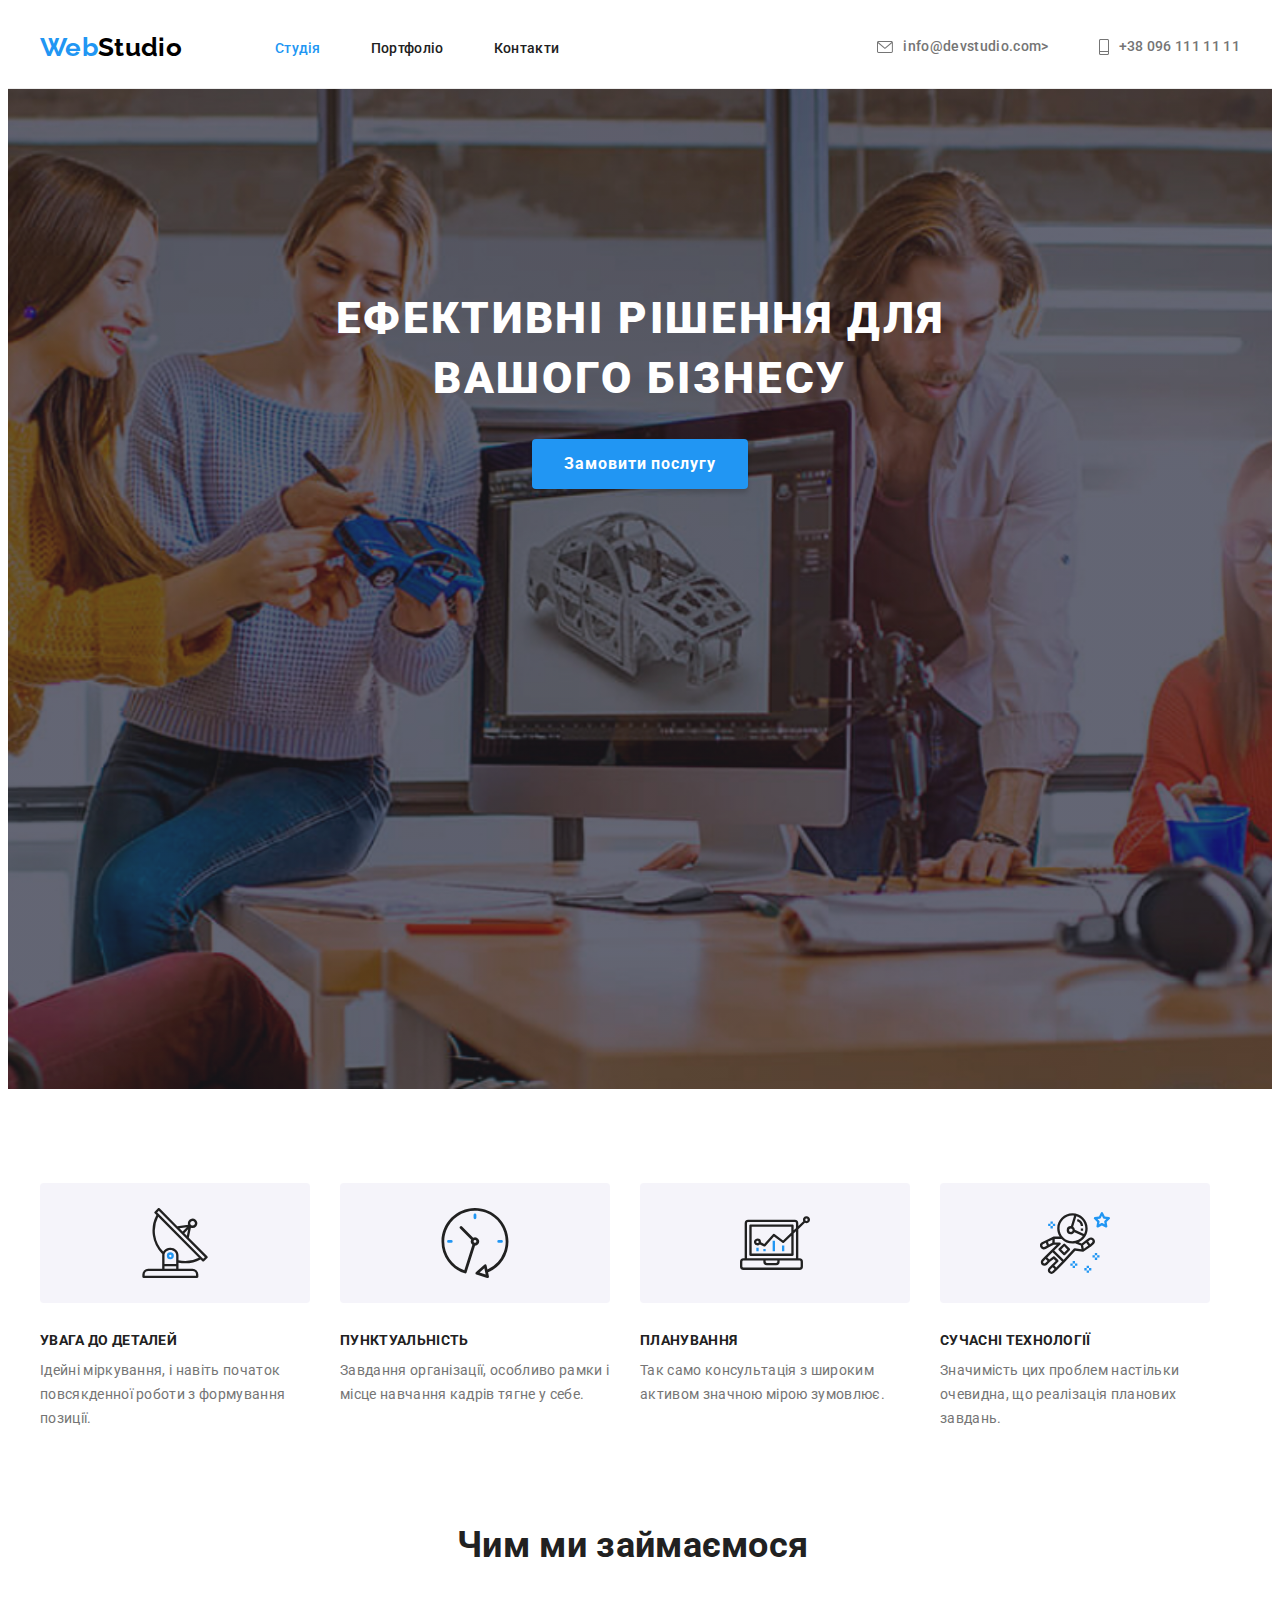
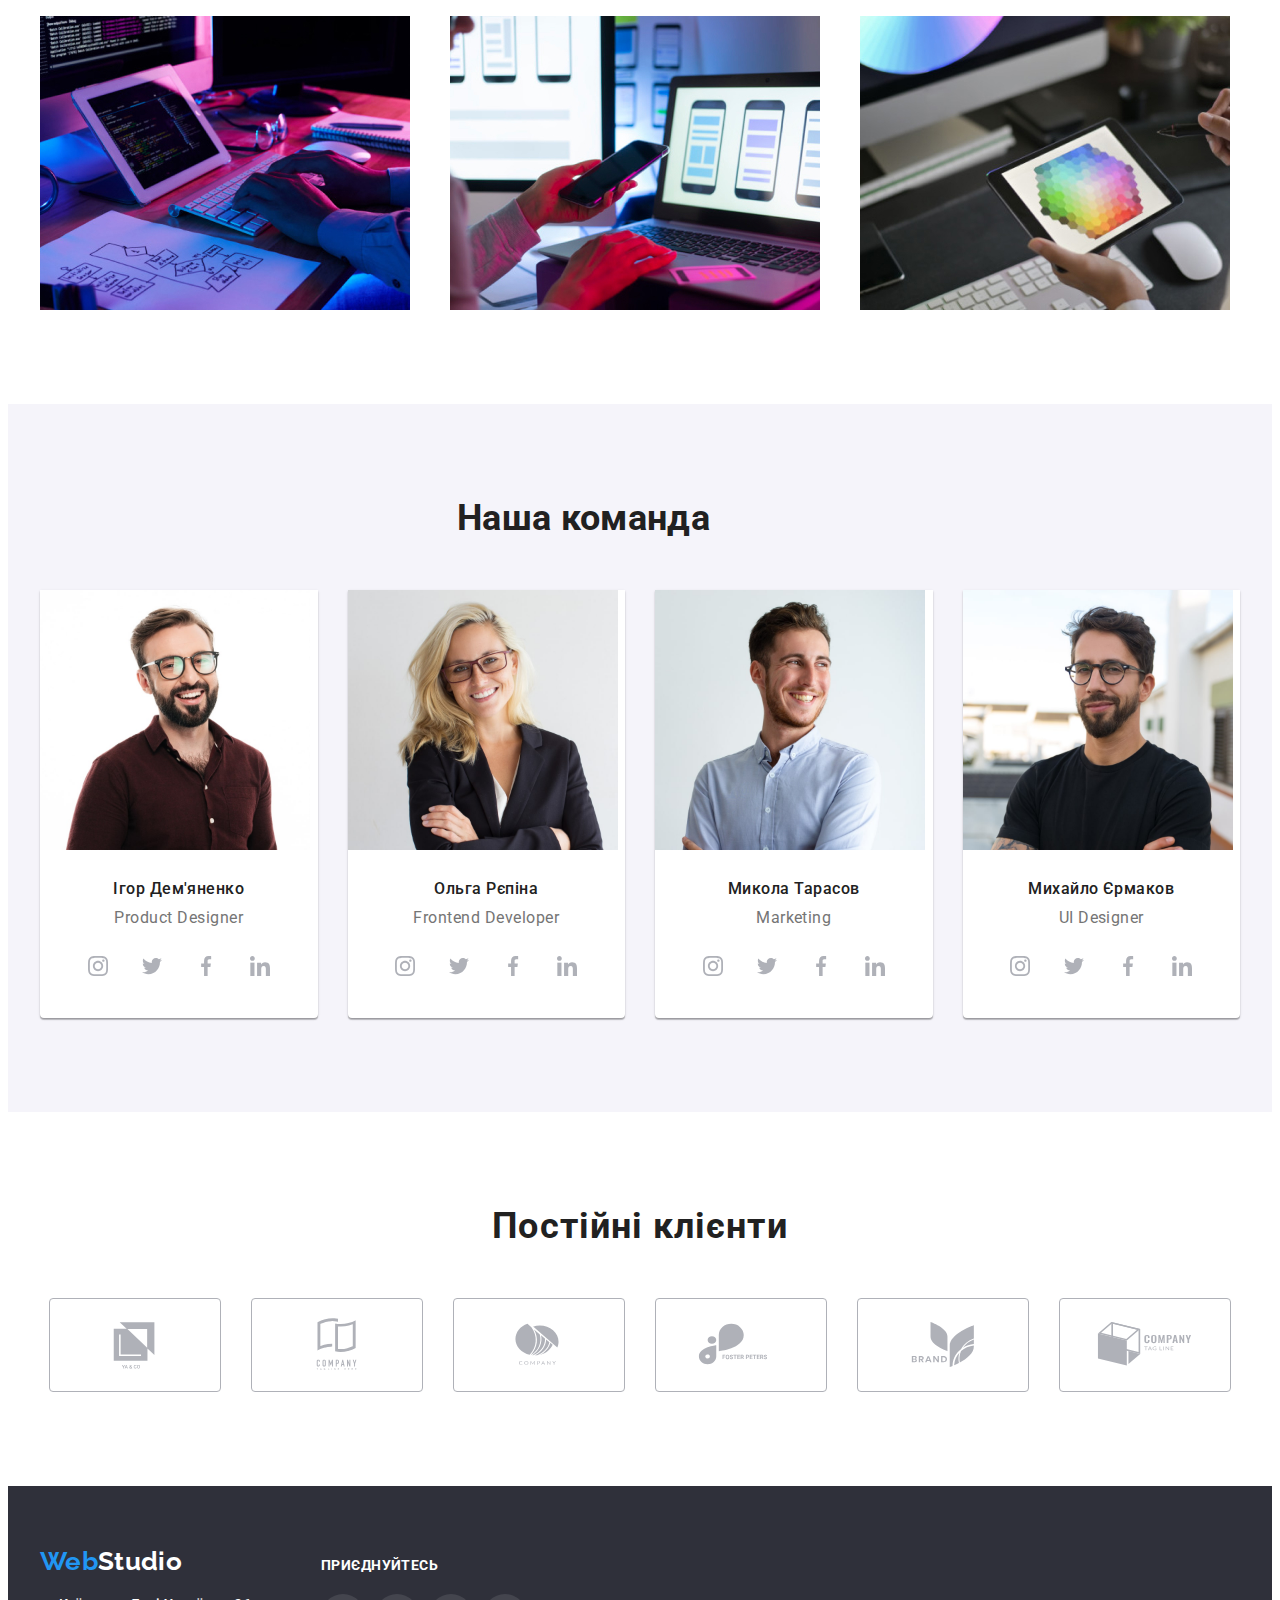
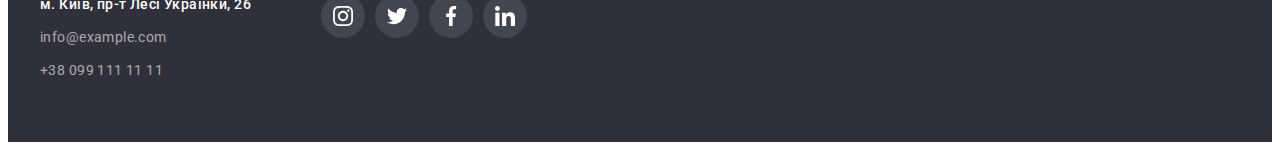
==== index.html @ c6772ca4 "update" ====
<!DOCTYPE html>
<html lang="en">
<head>
    <meta charset="UTF-8">
    <meta http-equiv="X-UA-Compatible" content="IE=edge">
    <meta name="viewport" content="width=device-width, initial-scale=1.0">
    <title>Document</title>
    <link rel="stylesheet" href="https://cdnjs.cloudflare.com/ajax/libs/modern-normalize/1.1.0/modern-normalize.min.css"
        integrity="sha512-wpPYUAdjBVSE4KJnH1VR1HeZfpl1ub8YT/NKx4PuQ5NmX2tKuGu6U/JRp5y+Y8XG2tV+wKQpNHVUX03MfMFn9Q=="
        crossorigin="anonymous" referrerpolicy="no-referrer" />
    <link rel="stylesheet" href="./css/style.css">
    <link rel="preconnect" href="https://fonts.googleapis.com">
    <link rel="preconnect" href="https://fonts.gstatic.com" crossorigin>
    <link href="https://fonts.googleapis.com/css2?family=Raleway:wght@700&family=Roboto:wght@400;500;700;900&display=swap"
        rel="stylesheet">
</head>
<body>
    <header class="header">
        <div class="container header-container"> 
<nav class="header-nav">
    <a href="" class="logo">Web<span class="header-logo">Studio</span> </a>

    <ul class="site-nav">
        <li class="header-item"><a href="./index.html" class="link current">Студія</a></li>
        <li class="header-item"><a href="./portfolio.html" class="link">Портфоліо</a></li>
        <li class="header-item"><a href="" class="link">Контакти</a></li>

    </ul>
</nav>
     <ul class="auth-nav">
       <li><a href="mailto:info@devstudio.com" class="auth-link">
        <svg class="auth-nav-icon" width="16" height="12">
            <use href="./img/symbol-defs.svg#icon-envelope"></use>
        </svg>
        info@devstudio.com>
        
       </a></li>
       <li><a href="tel:+380961111111" class="auth-link auth-tel">
        <svg class="auth-nav-icon" width="10" height="16">
            <use href="./img/symbol-defs.svg#icon-vector"></use>
        </svg>
        +38 096 111 11 11</a></li>

     </ul>
        </div>
       
    </header >
    <main>
        <section class="hero section">
            <div class="container">
                <h1 class="hero-title">ЕФЕКТИВНІ РІШЕННЯ ДЛЯ ВАШОГО БІЗНЕСУ</h1>
                <button type="button" class="hero-btn">Замовити послугу</button>


            </div>
           
        </section>
        
            
           
       
        <section class="advantages section">
            <div class="container">
                <ul class="advantages-list">
                    <li class="advantages-item icon-antenna">
                        <h3 class="advantages-title">УВАГА ДО ДЕТАЛЕЙ</h3>
                        <p class="advantages-text">Ідейні міркування, і навіть початок повсякденної роботи з формування позиції.</p>
                    </li>
                    <li class="advantages-item icon-clock">
                        <h3 class="advantages-title">ПУНКТУАЛЬНІСТЬ</h3>
                        <p class="advantages-text">Завдання організації, особливо рамки і місце навчання кадрів тягне у себе.</p>
                    </li>
                    <li class="advantages-item icon-diagram">
                        <h3 class="advantages-title">ПЛАНУВАННЯ</h3>
                        <p class="advantages-text">Так само консультація з широким активом значною мірою зумовлює.</p>
                    </li>
                    <li class="advantages-item icon-astronaut">
                        <h3 class="advantages-title">СУЧАСНІ ТЕХНОЛОГІЇ</h3>
                        <p class="advantages-text">Значимість цих проблем настільки очевидна, що реалізація планових завдань.</p>
                    </li>
                
                </ul>

            </div>
    


        </section>
        <section class="activity section">
        <div class="container">
            <h2 class="title">Чим ми займаємося</h2>
            <ul class="activity-list">
                <li class="activity-item"><img src="./img/img.jpg" alt="програміст за своїм робочим столом" width="370" height="294"></li>
                <li class="activity-item"><img src="./img/img2.jpg" alt="разробка мобільного додатку" width="370" height="294"></li>
                <li class="activity-item"><img src="./img/img3.jpg" alt="палітра на планшеті" width="370" height="294"></li>
            </ul>

        </div>
           
        </section>
        <section class="team section">
            <div class="container">
                <h2 class="title">Наша команда</h2>
                <ul class="team-list">
                    <li class="team-item">
                    
                        <img src="./img/people-img-1.jpg" alt="фотографія Ігоря Дем'яненко" width="270" height="260">
                        <div class="team-title-text">
                            <h3 class="team-title">Ігор Дем'яненко</h3>
                            <p class="team-text">Product Designer</p>
                            <ul class="team-soc list">
                                <li class="team-soc-item">
                                    <a href="" class="team-soc-link">
                                        <svg class="team-soc-icon" width="20" height="20">
                                            <use href="./img/symbol-defs.svg#icon-instagram"></use>
                                        </svg>
                        
                                    </a>
                                </li>
                                <li class="team-soc-item">
                                    <a href="" class="team-soc-link">
                                       
                                            <svg class="team-soc-icon"  width="20" height="20">
                                                <use href="./img/symbol-defs.svg#icon-twitter"></use>
                                            </svg>
                                        
                                        </a>
                                   
                                </li>
                                <li class="team-soc-item">
                                    <a href="" class="team-soc-link">
                                        <svg class="team-soc-icon"  width="20" height="20">
                                            <use href="./img/symbol-defs.svg#icon-facebook"></use>
                                        </svg>
                                    </a>
                                </li>
                                <li class="team-soc-item">
                                    <a href="" class="team-soc-link">
                                        <svg class="team-soc-icon"  width="20" height="20">
                                            <use href="./img/symbol-defs.svg#icon-linkedin"></use>
                                        </svg>
                                    </a>
                                </li>

                            </ul>

                        </div>
                       
                    </li>
                    <li class="team-item">
                        <img src="./img/people-img-2.jpg" alt="фотографія Ольги Рєпіної" width="270" height="260">
                        <div class="team-title-text">
                        <h3 class="team-title">Ольга Рєпіна</h3>
                        <p class="team-text">Frontend Developer</p>
                        <ul class="team-soc list">
                            <li class="team-soc-item">
                                <a href="" class="team-soc-link">
                                    <svg class="team-soc-icon"  width="20" height="20">
                                        <use href="./img/symbol-defs.svg#icon-instagram"></use>
                                    </svg>
                        
                                </a>
                            </li>
                            <li class="team-soc-item">
                                <a href="" class="team-soc-link">
                        
                                    <svg class="team-soc-icon"  width="20" height="20">
                                        <use href="./img/symbol-defs.svg#icon-twitter"></use>
                                    </svg>
                        
                                </a>
                                
                            </li>
                            <li class="team-soc-item">
                                <a href="" class="team-soc-link">
                                    <svg class="team-soc-icon"  width="20" height="20">
                                        <use href="./img/symbol-defs.svg#icon-facebook"></use>
                                    </svg>
                                </a>
                            </li>
                            <li class="team-soc-item">
                                <a href="" class="team-soc-link">
                                    <svg class="team-soc-icon"  width="20" height="20">
                                        <use href="./img/symbol-defs.svg#icon-linkedin"></use>
                                    </svg>
                                </a>
                            </li>
                        
                        </ul>
                        </div>
                        
                    </li>
                    <li class="team-item">
                        <img src="./img/people-img-3.jpg" alt="фотографія Миколи Тарасова" width="270" height="260">
                        <div class="team-title-text">
                        <h3 class="team-title">Микола Тарасов</h3>
                        <p class="team-text">Marketing</p>
                        <ul class="team-soc list">
                            <li class="team-soc-item">
                                <a href="" class="team-soc-link">
                                    <svg class="team-soc-icon"  width="20" height="20">
                                        <use href="./img/symbol-defs.svg#icon-instagram"></use>
                                    </svg>
                        
                                </a>
                            </li>
                            <li class="team-soc-item">
                                <a href="" class="team-soc-link">
                        
                                    <svg class="team-soc-icon"  width="20" height="20">
                                        <use href="./img/symbol-defs.svg#icon-twitter"></use>
                                    </svg>
                        
                                </a>
                                
                            </li>
                            <li class="team-soc-item">
                                <a href="" class="team-soc-link">
                                    <svg class="team-soc-icon"  width="20" height="20">
                                        <use href="./img/symbol-defs.svg#icon-facebook"></use>
                                    </svg>
                                </a>
                            </li>
                            <li class="team-soc-item">
                                <a href="" class="team-soc-link">
                                    <svg class="team-soc-icon"  width="20" height="20">
                                        <use href="./img/symbol-defs.svg#icon-linkedin"></use>
                                    </svg>
                                </a>
                            </li>
                        
                        </ul>
                        </div>
                        
                    </li>
                    <li class="team-item">
                        <img src="./img/people-img-4.jpg" alt="фотографія Михайла Єрмакова" width="270" height="260">
                        <div class="team-title-text">
                        <h3 class="team-title">Михайло Єрмаков</h3>
                        <p class="team-text">UI Designer</p>
                        <ul class="team-soc list">
                            <li class="team-soc-item">
                                <a href="" class="team-soc-link">
                                    <svg class="team-soc-icon"  width="20" height="20">
                                        <use href="./img/symbol-defs.svg#icon-instagram"></use>
                                    </svg>
                        
                                </a>
                            </li>
                            <li class="team-soc-item">
                                <a href="" class="team-soc-link">
                        
                                    <svg class="team-soc-icon"  width="20" height="20">
                                        <use href="./img/symbol-defs.svg#icon-twitter"></use>
                                    </svg>
                        
                                </a>
                                
                            </li>
                            <li class="team-soc-item">
                                <a href="" class="team-soc-link">
                                    <svg class="team-soc-icon"  width="20" height="20">
                                        <use href="./img/symbol-defs.svg#icon-facebook"></use>
                                    </svg>
                                </a>
                            </li>
                            <li class="team-soc-item">
                                <a href="" class="team-soc-link">
                                    <svg class="team-soc-icon"  width="20" height="20">
                                        <use href="./img/symbol-defs.svg#icon-linkedin"></use>
                                    </svg>
                                </a>
                            </li>
                        
                        </ul>
                        </div>
                       
                    </li>
                </ul>

            </div>
            
        
        </section>
        <section class="section customers">
            <div class="container">
                <h2 class="customers-title">Постійні клієнти</h2>
              
                    <ul class="customers-list">
                        <li class="customers-item"><a href="" class="customers-link">
                                <svg class="customers-icon" width="106" height="60">
                                    <use href="./img/symbol-defs.svg#icon-client1"></use>
                                </svg>
                
                            </a></li>
                        <li class="customers-item"><a href="" class="customers-link">
                                <svg class="customers-icon" width="106" height="60">
                                    <use href="./img/symbol-defs.svg#icon-client2"></use>
                                </svg>
                
                            </a></li>
                        <li class="customers-item"><a href="" class="customers-link">
                                <svg class="customers-icon" width="106" height="60">
                                    <use href="./img/symbol-defs.svg#icon-client3"></use>
                                </svg>
                            </a></li>
                        <li class="customers-item"><a href="" class="customers-link">
                                <svg class="customers-icon" width="106" height="60">
                                    <use href="./img/symbol-defs.svg#icon-client4"></use>
                                </svg>
                            </a></li>
                        <li class="customers-item"><a href="" class="customers-link">
                                <svg class="customers-icon" width="106" height="60">
                                    <use href="./img/symbol-defs.svg#icon-client5"></use>
                                </svg>
                            </a></li>
                        <li class="customers-item"><a href="" class="customers-link">
                                <svg class="customers-icon" width="106" height="60">
                                    <use href="./img/symbol-defs.svg#icon-client6"></use>
                                </svg>
                            </a></li>
                    </ul>
                
                
               


            </div>
           
        </section>
    </main>
    <footer class="footer">
       
        <div class="container footer-container">
            <div class="footer-address">
                <a href="" class="logo logo-footer">Web<span class="footer-logo">Studio</span> </a>
                <address class="footer-adrs">
                    <ul>
                        <li class="footer-item"><a href="https://goo.gl/maps/gUoSjLZ9ERS9RMpM6" target="blank"
                                rel="noopener noreferrer nofollow" class="address link">м. Київ, пр-т Лесі Українки, 26</a></li>
                        <li class="footer-item"><a href="mailto:info@example.com" class="link-footer">info@example.com</a></li>
                        <li class="footer-item"><a href="tel:+380991111111" class="link-footer">+38 099 111 11 11</a></li>
                
                    </ul>
                </address>

            </div>
          
            <div class="footer-social">
            
                <p class="footer-title">
                    ПРИЄДНУЙТЕСЬ
            
                </p>
            
                <ul class="footer-soc list">
                    <li class="footer-soc-item">
                        <a href="" class="footer-soc-link">
                            <svg class="footer-soc-icon"  width="20" height="20">
                                <use href="./img/symbol-defs.svg#icon-instagram"></use>
                            </svg>
            
                        </a>
                    </li>
                    <li class="footer-soc-item">
                        <a href="" class="footer-soc-link">
                            <svg class="footer-soc-icon" width="20" height="20">
                                <use href="./img/symbol-defs.svg#icon-twitter"></use>
                            </svg>
            
                        </a>
                    </li>
                    <li class="footer-soc-item">
                        <a href="" class="footer-soc-link">
                            <svg class="footer-soc-icon"  width="20" height="20">
                                <use href="./img/symbol-defs.svg#icon-facebook"></use>
                            </svg>
            
                        </a>
                    </li>
                    <li class="footer-soc-item">
                        <a href="" class="footer-soc-link">
                            <svg class="footer-soc-icon"  width="20" height="20">
                                <use href="./img/symbol-defs.svg#icon-linkedin"></use>
                            </svg>
            
                        </a>
                    </li>
            
                </ul>
            </div>

        </div>
        
       
       
           
      
    
    </footer>
    
    
    
    
    </body>
    
    </html>
---- css/style.css ----
:root{
        --primary-text-color: #757575;
        --title-color: #212121;
        --accent-color: #2196F3;
        --bg-white-color: #F5F5F5;
        --primary-white-color: #FFFFFF;
        --hero-footer-bg-color: #2F303A;
        --team-bg-color: #F5F4FA;
        --button-bg-color: #188CE8;
        --footer-mail-tel-color: rgba(255, 255, 255, 0.6);
        --bg-bt-portfolio: #F5F4FA;
        --border-bottom-color: #ECECEC;
        --team-icon: #AFB1B8;


}
p, h1, h2, h3, h4, h5, h6{
        margin: 0;
}
ul, ol{
        margin: 0;
        padding-left: 0;
}


li {
        list-style: none;
}

body {
        background-color: var(--primary-white-color);
        font-family: Roboto, sans-serif;
        letter-spacing: 0.02em;

        
}

a{
        text-decoration: none;
}

img{
        display: block;
        max-width: 100%;
        height: auto;
}
/* стилі для index.html */

.section{
        padding-top: 94px;
        padding-bottom: 94px;
}


.container{
width: 1200px;
margin-left: auto;
margin-right: auto;
padding-left: 15px;
padding-right: 15px;
}

/* ------------HEADER----------- */

.header{
        padding-top: 24px;
        padding-bottom: 25px;
        border-bottom: 1px solid var(--border-bottom-color);
        
 
}
.header-container{
        display: flex;
        align-items: center;
       
}
.header-nav{
        display: flex;
        align-items: center;
}
.site-nav{
        display: flex;
}
.auth-nav{
        display: flex;
        margin-left: auto;
        align-items: center;
        
}
.auth-tel{
        margin-left: 50px;
}
.header-item:not(:last-child) {
        margin-right: 50px;
}
.logo{
        margin-right: 93px;
}



/* logo */


.logo {
        font-weight: 700;
        font-size: 26px;
        line-height: 1.19;
       
        
      
        color: var(--accent-color);
        font-family: Raleway, cursive;
}

.header-logo {
        color: #000000;
        font-family: Raleway, cursive;
        
}


/* site nav */


.link 
{
        font-weight: 500;
        font-size: 14px;
        line-height: 1.14;
        color: var(--title-color);
        display: inline-block;
        background-color: transparent;
        
      
}
.current {
        color: var(--accent-color);
}


/* auth nav */
.auth-link{
        font-weight: 500;
        font-size: 14px;
        line-height: 1.14;
        color: var(--primary-text-color);
        display: flex;
        align-items: center;
        justify-content: center;
        
        
} 



.auth-link:hover, .auth-link:focus{
        color: var(--accent-color);
}

.auth-nav-icon{
        display: flex;
        align-items: center;
        margin-right: 10px;
        fill: currentColor;
}
.link:hover, .link:focus{
        color: var(--accent-color);
}




/* hero */
.hero{
        background-color: var(--hero-footer-bg-color);
        text-align: center;

        padding-top: 200px;
        padding-bottom: 200px;
        margin-right: auto;
        margin-left: auto;
        
        height: 600px;
        

}
.hero{
        max-width: 1600px;
        background-image: linear-gradient(
                rgba(47, 48, 58, 0.4),
                rgba(47, 48, 58, 0.4)
                ),
        url(../img/hero-bg.jpg);
        background-repeat: no-repeat;
        background-position: center;
        background-size: cover;
}



.hero-title{
        max-width: 696px;
        font-weight: 900;
        font-size: 44px;
        line-height: 1.36;
       
        letter-spacing: 0.06em;
        margin-bottom: 30px;
        margin-right: auto;
        margin-left: auto;

        
       
        color: var(--primary-white-color);
}

.hero-btn{
       
        color: var(--primary-white-color);
        background-color: var(--accent-color);
        cursor: pointer;
        font-family: 'Roboto';
        font-weight: 700;
        font-size: 16px;
        line-height: 1.87;
        letter-spacing: 0.06em;
        border: 1px solid transparent;
        border-radius: 4px;
        box-shadow: 0px 4px 4px rgba(0, 0, 0, 0.15);
        
        padding: 10px 32px;
        display: inline-block;
        min-width: 200px;
        border: none;

}
        

.hero-btn:hover, .hero-btn:focus{
        background-color: var(--button-bg-color);
}




/* advantages */


.advantages-list{
        display: flex;
}

.advantages-item:not(:last-child){
        margin-right: 30px;

}



.advantages .activity{
        background-color: var(--bg-white-color);

}
.advantages-title{
        font-weight: 700;
        font-size: 14px;
        line-height: 1.14;
      
        color: var(--title-color);
        margin-bottom: 10px;
}
.advantages-text{
       
        font-size: 14px;
        line-height: 1.71;
        color: var(--primary-text-color);
        max-width: 270px;
        
}
.advantages-item::before{
        content: "";
        display: block;
        height: 120px;
        background-size: contain;
        margin-bottom: 30px;
       
        background: var(--team-bg-color);
        border-radius: 4px;
        
}
.icon-antenna::before{
        background-image: url(../img/antenna.svg);
        background-repeat: no-repeat;
        background-position: center;
}
.icon-clock::before{
        background-image: url(../img/clock.svg);
        background-repeat: no-repeat;
        background-position: center;
}
.icon-diagram::before{
        background-image: url(../img/diagram.svg);
        background-repeat: no-repeat;
        background-position: center;
}
.icon-astronaut::before{
        background-image: url(../img/astronaut.svg);
        background-repeat: no-repeat;
        background-position: center;

}
/* title */


.activity-list{
        display: flex;
        column-gap: 30px;
        
}
.activity-item{
        width: calc((100% - 60px) / 3);
}
.activity{
        padding-top: 0;
}
.title{
        font-weight: 700;
        font-size: 36px;
        line-height: 1.16;
        color: var(--title-color);
        max-width: 366px;
        margin-right: auto;
        margin-left: auto;
        margin-bottom: 50px;
}

/* team */
.team{
        background-color: var(--team-bg-color);
        
}
.team-title{
        font-weight: 500;
        font-size: 16px;
        line-height: 1.18;
        text-align: center;
        letter-spacing: 0.03em;
        color: var(--title-color);
        min-width: 264px;
        margin-right: 0;
        
        
   
        
        
}
        
.team-list{
        display: flex;
        column-gap: 30px;
}
.team-item{
        background-color: #FFFFFF;
        box-shadow: 0px 1px 3px rgba(0, 0, 0, 0.12), 0px 1px 1px rgba(0, 0, 0, 0.14), 0px 2px 1px rgba(0, 0, 0, 0.2);
        border-radius: 0px 0px 4px 4px;
        width: calc((100% - 90px) / 4);

       
}

.team-text{
        
        font-size: 16px;
        line-height: 1.18;
        text-align: center;
        letter-spacing: 0.03em;
        color: var(--primary-text-color);
        margin-top: 10px;
        margin-bottom: 16px;
       
       
}
.team-title-text{
        padding-top: 30px;
        padding-bottom: 30px;
        
}
.team-soc{
        display: flex;
        justify-content: center;
        gap: 10px;
        
}


.team-soc-link{
        width: 44px;
        height: 44px;
        border-radius: 50%;
        background-color: var(--primary-white-color);

        display: flex;
        align-items: center;
        justify-content: center;
        


}
.team-soc-link:hover, .team-soc-link:focus{
        background-color: var(--accent-color);

}
.team-soc-link:hover .team-soc-icon, .team-soc-link:focus .team-soc-icon  {
        fill: var(--primary-white-color);
}
.team-soc-icon{
        fill: var(--team-icon) ;
}

/* customers */

.customers-title{
        font-weight: 700;
        font-size: 36px;
        line-height: 1.16;
        text-align: center;
        letter-spacing: 0.03em;
        color: var(--title-color);
        margin-bottom: 50px;
}




.customers-link{
        width: 170px;
        height: 92px;
        display: flex;
        justify-content: center;
        align-items: center;
        

        border: 1px solid #AFB1B8;
        border-radius: 4px;
        color: #AFB1B8;
        
}
.customers-icon {
        fill: currentColor

}
.customers-link:hover, .customers-link:focus{
        color: var(--accent-color);
        border: 1px solid var(--accent-color);
        

}

.customers-list{
        display: flex;
        justify-content: center;
        gap: 30px;
}



/* footer */
.footer{
        font-family: Roboto;

        background-color: var(--hero-footer-bg-color);
        padding-top: 60px;
        padding-bottom: 60px;
        
        
}


.footer-logo{
        color: var(--primary-white-color);
       

}
.logo-footer{
        margin-right: 0;
        
}

.footer-adrs{
        font-size: 14px;
        line-height: 1.71;
        letter-spacing: 0.03em;
        font-style: normal;
}

.footer-item:not(:last-child) {
        margin-bottom: 9px;

}

.address{

        color: var(--primary-white-color);
        margin-top: 20px;
        
        
}
.address:hover, .address:focus{
        color: var(--accent-color);
}
.link-footer{
       
        color: var(--footer-mail-tel-color);
        margin-top: 9px;
        
        
        

}

.link-footer:hover, .link-footer:focus{
        color: var(--accent-color);

}
.footer-container{
        display: flex;
        align-items: baseline;
}
.footer-address{
        margin-right: 70px;
}

.footer-soc-link{
        display: flex;
        justify-content: center;
        align-items: center;
        width: 44px;
        height: 44px;
        border-radius: 50%;
        background-color: rgba(255, 255, 255, 0.1);

       
        
        
        
}
.footer-soc-icon{
        fill: var(--primary-white-color)
}
.footer-soc-link:hover,
.footer-soc-link:focus {
        background-color: var(--accent-color);

}
.footer-soc{
        display: flex;
        justify-content: center;
        gap: 10px;
}
.footer-title{
        
        
        font-family: 'Roboto';
        font-style: normal;
        font-weight: 700;
        font-size: 14px;
        line-height: 1.14;
        letter-spacing: 0.03em;
        text-transform: uppercase;
        color: var(--primary-white-color);
        margin-bottom: 20px;
        
}
/* стилі для portfolio.html */

/* portfolio button*/


.text-button{

        font-family: 'Roboto';
        font-style: normal;
        font-weight: 500;
        font-size: 16px;
        line-height: 1.62;
        letter-spacing: 0.03em;
        color: var(--title-color);

        background: var(--bg-bt-portfolio);
        border-radius: 4px;
        border-width: 0;
        cursor: pointer;
        padding: 6px 22px;




      
}
.portfolio-button{
        display: flex;
        align-items: center;
        justify-content: center;
        margin-bottom: 50px;
        border: transparent;
        
}
.button-item:not(:last-child) {
        margin-right: 8px;
}





.text-button:hover, .text-button:focus{
        color: var(--primary-white-color);
        background-color: var(--accent-color);
        box-shadow: 0px 3px 1px rgba(0, 0, 0, 0.1), 0px 1px 2px rgba(0, 0, 0, 0.08), 0px 2px 2px rgba(0, 0, 0, 0.12);
        border-radius: 4px;
}

/* portfolio  */

.portfolio-item{
background: var(--primary-white-color);
       



}
.portfolio-list{
        display: flex;
        flex-wrap: wrap;
        gap: 30px;
        padding: 0;

}
.portfolio-item{
        width: calc((100% - 60px) / 3);
      
}
.portfolio-link{
        display: block;
}
.portfolio-link:hover, .portfolio-link:focus{
        
        box-shadow: 0px 1px 1px rgba(0, 0, 0, 0.12), 0px 4px 4px rgba(0, 0, 0, 0.06), 1px 4px 6px rgba(0, 0, 0, 0.16);
        }


        



.portfolio-title{
        font-weight: 700;
        font-size: 18px;
        line-height: 2;
        letter-spacing: 0.06em;
        color: var(--title-color);
        margin-bottom: 4px;
       
        


}

        
       

.portfolio-text{
        font-size: 16px;
        line-height: 1.87;
        letter-spacing: 0.03em;
        color: var(--primary-text-color);
       
      
        
        
}



.portfolio-item-container{
        border-right: 1px solid #EEEEEE;
        border-left: 1px solid #EEEEEE;
        border-bottom: 1px solid #EEEEEE;
        padding: 20px 24px;
        
}
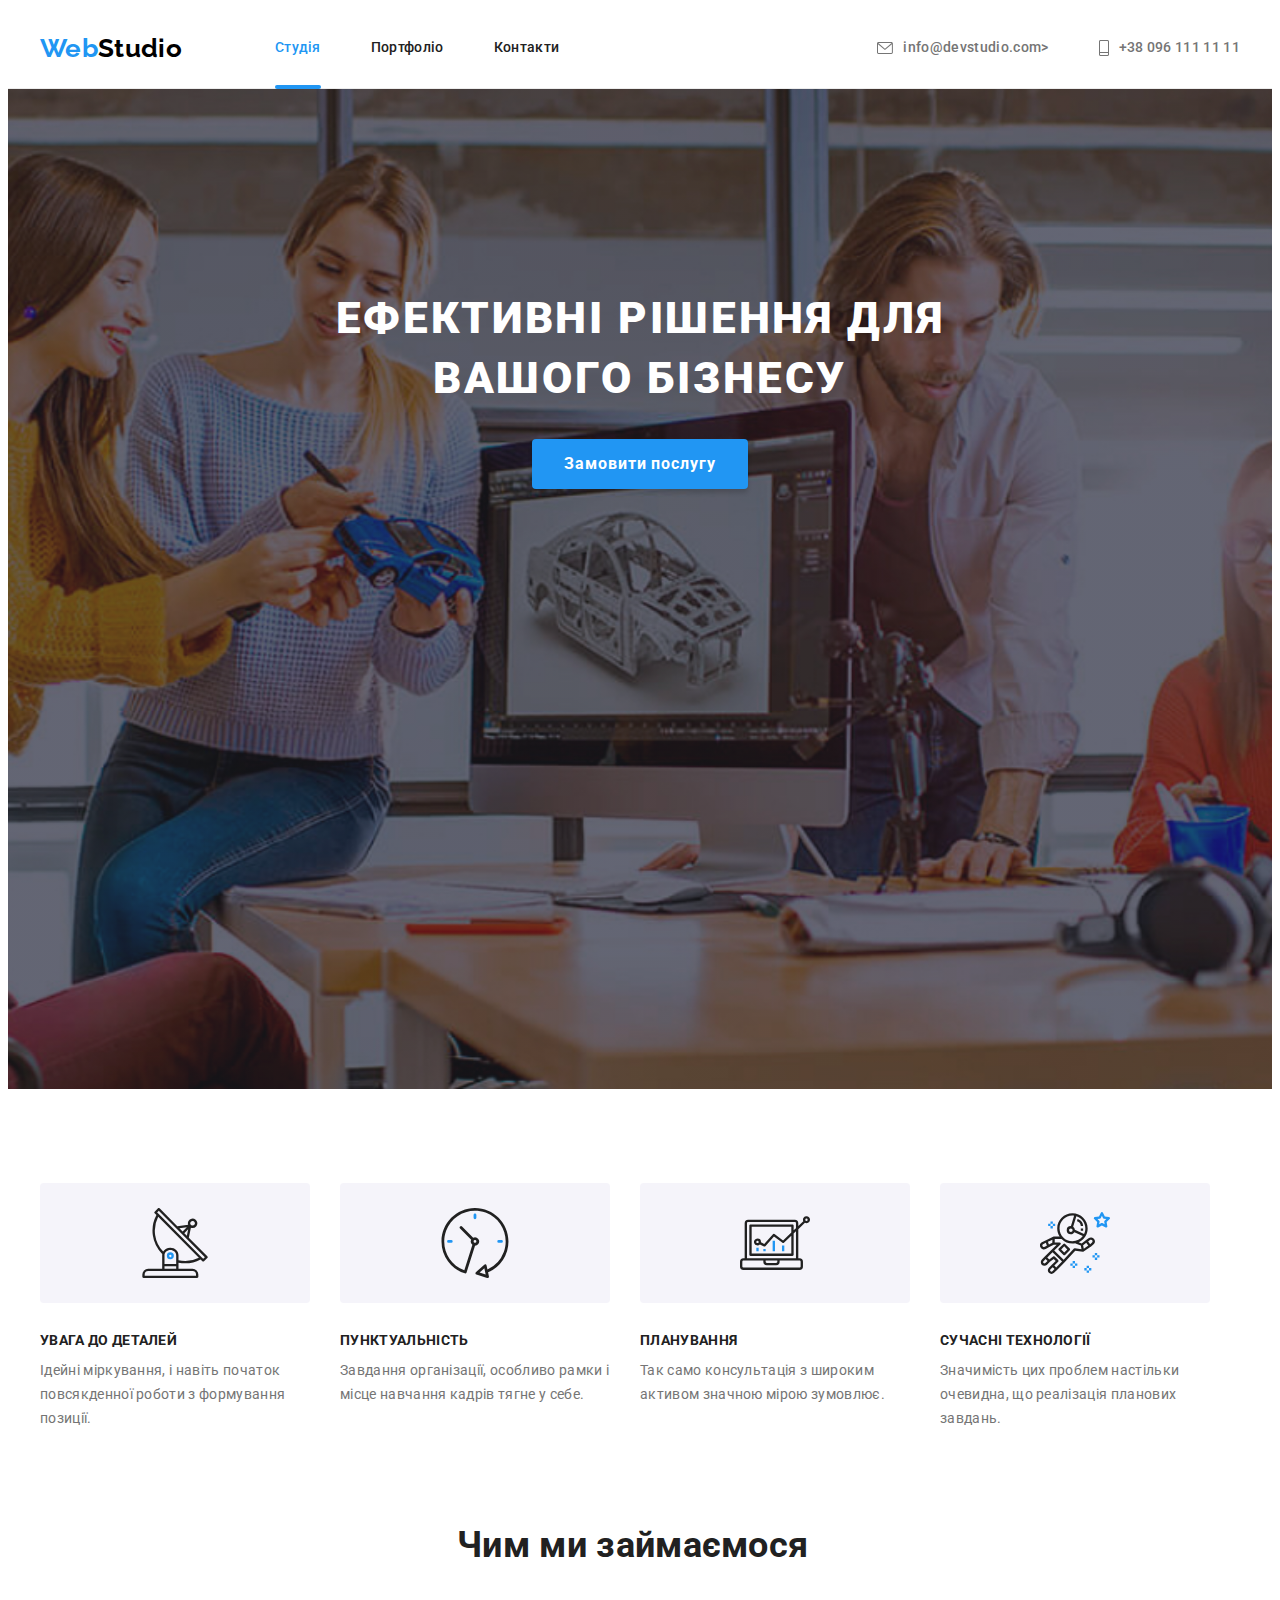
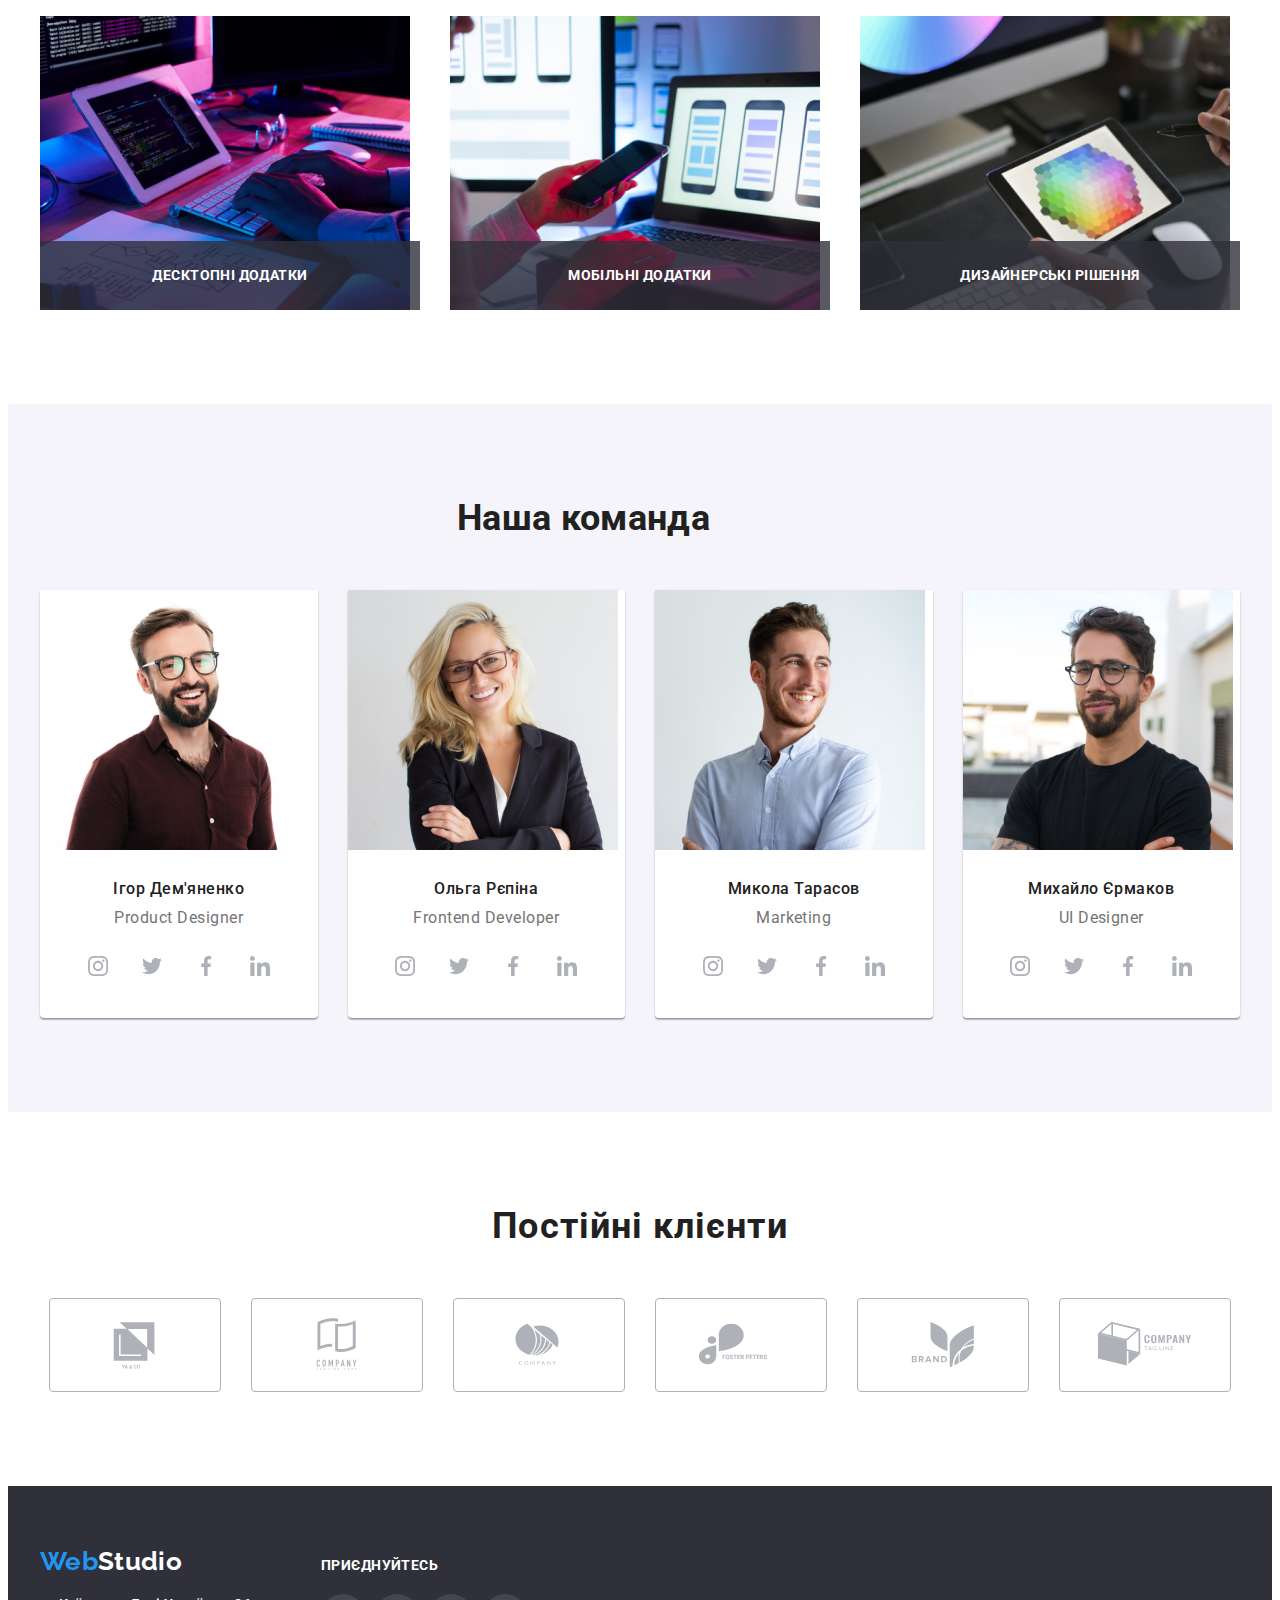
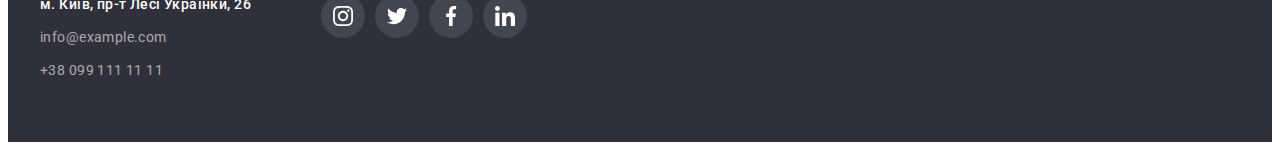
==== commit eea2c828: "updated" ====
--- a/index.html
+++ b/index.html
@@ -1,5 +1,6 @@
 <!DOCTYPE html>
 <html lang="en">
+
 <head>
     <meta charset="UTF-8">
     <meta http-equiv="X-UA-Compatible" content="IE=edge">
@@ -11,64 +12,68 @@
     <link rel="stylesheet" href="./css/style.css">
     <link rel="preconnect" href="https://fonts.googleapis.com">
     <link rel="preconnect" href="https://fonts.gstatic.com" crossorigin>
-    <link href="https://fonts.googleapis.com/css2?family=Raleway:wght@700&family=Roboto:wght@400;500;700;900&display=swap"
+    <link
+        href="https://fonts.googleapis.com/css2?family=Raleway:wght@700&family=Roboto:wght@400;500;700;900&display=swap"
         rel="stylesheet">
 </head>
+
 <body>
     <header class="header">
-        <div class="container header-container"> 
-<nav class="header-nav">
-    <a href="" class="logo">Web<span class="header-logo">Studio</span> </a>
-
-    <ul class="site-nav">
-        <li class="header-item"><a href="./index.html" class="link current">Студія</a></li>
-        <li class="header-item"><a href="./portfolio.html" class="link">Портфоліо</a></li>
-        <li class="header-item"><a href="" class="link">Контакти</a></li>
-
-    </ul>
-</nav>
-     <ul class="auth-nav">
-       <li><a href="mailto:info@devstudio.com" class="auth-link">
-        <svg class="auth-nav-icon" width="16" height="12">
-            <use href="./img/symbol-defs.svg#icon-envelope"></use>
-        </svg>
-        info@devstudio.com>
-        
-       </a></li>
-       <li><a href="tel:+380961111111" class="auth-link auth-tel">
-        <svg class="auth-nav-icon" width="10" height="16">
-            <use href="./img/symbol-defs.svg#icon-vector"></use>
-        </svg>
-        +38 096 111 11 11</a></li>
-
-     </ul>
+        <div class="container header-container">
+            <nav class="header-nav">
+                <a href="" class="logo">Web<span class="header-logo">Studio</span> </a>
+
+                <ul class="site-nav">
+                    <li class="header-item"><a href="./index.html" class="link current site-nav-link">Студія</a></li>
+                    <li class="header-item"><a href="./portfolio.html" class="link site-nav-link">Портфоліо</a></li>
+                    <li class="header-item"><a href="" class="link site-nav-link">Контакти</a></li>
+
+                </ul>
+            </nav>
+            <ul class="auth-nav">
+                <li><a href="mailto:info@devstudio.com" class="auth-link">
+                        <svg class="auth-nav-icon" width="16" height="12">
+                            <use href="./img/icons.svg#icon-envelope"></use>
+                        </svg>
+                        info@devstudio.com>
+
+                    </a></li>
+                <li><a href="tel:+380961111111" class="auth-link auth-tel">
+                        <svg class="auth-nav-icon" width="10" height="16">
+                            <use href="./img/icons.svg#icon-vector"></use>
+                        </svg>
+                        +38 096 111 11 11</a></li>
+
+            </ul>
         </div>
-       
-    </header >
+
+    </header>
     <main>
         <section class="hero section">
             <div class="container">
                 <h1 class="hero-title">ЕФЕКТИВНІ РІШЕННЯ ДЛЯ ВАШОГО БІЗНЕСУ</h1>
-                <button type="button" class="hero-btn">Замовити послугу</button>
-
-
-            </div>
-           
+                <button type="button" class="hero-btn" data-modal-open>Замовити послугу</button>
+
+
+            </div>
+
         </section>
-        
-            
-           
-       
+
+
+
+
         <section class="advantages section">
             <div class="container">
                 <ul class="advantages-list">
                     <li class="advantages-item icon-antenna">
                         <h3 class="advantages-title">УВАГА ДО ДЕТАЛЕЙ</h3>
-                        <p class="advantages-text">Ідейні міркування, і навіть початок повсякденної роботи з формування позиції.</p>
+                        <p class="advantages-text">Ідейні міркування, і навіть початок повсякденної роботи з формування
+                            позиції.</p>
                     </li>
                     <li class="advantages-item icon-clock">
                         <h3 class="advantages-title">ПУНКТУАЛЬНІСТЬ</h3>
-                        <p class="advantages-text">Завдання організації, особливо рамки і місце навчання кадрів тягне у себе.</p>
+                        <p class="advantages-text">Завдання організації, особливо рамки і місце навчання кадрів тягне у
+                            себе.</p>
                     </li>
                     <li class="advantages-item icon-diagram">
                         <h3 class="advantages-title">ПЛАНУВАННЯ</h3>
@@ -76,34 +81,51 @@
                     </li>
                     <li class="advantages-item icon-astronaut">
                         <h3 class="advantages-title">СУЧАСНІ ТЕХНОЛОГІЇ</h3>
-                        <p class="advantages-text">Значимість цих проблем настільки очевидна, що реалізація планових завдань.</p>
-                    </li>
-                
-                </ul>
-
-            </div>
-    
+                        <p class="advantages-text">Значимість цих проблем настільки очевидна, що реалізація планових
+                            завдань.</p>
+                    </li>
+
+                </ul>
+
+            </div>
+
 
 
         </section>
         <section class="activity section">
-        <div class="container">
-            <h2 class="title">Чим ми займаємося</h2>
-            <ul class="activity-list">
-                <li class="activity-item"><img src="./img/img.jpg" alt="програміст за своїм робочим столом" width="370" height="294"></li>
-                <li class="activity-item"><img src="./img/img2.jpg" alt="разробка мобільного додатку" width="370" height="294"></li>
-                <li class="activity-item"><img src="./img/img3.jpg" alt="палітра на планшеті" width="370" height="294"></li>
-            </ul>
-
-        </div>
-           
+            <div class="container">
+                <h2 class="title">Чим ми займаємося</h2>
+                <ul class="activity-list">
+                    <li class="activity-item">
+                        <img src="./img/img.jpg" alt="програміст за своїм робочим столом"
+                            width="370" height="294">
+                            <p class="activity-top-text">ДЕСКТОПНІ ДОДАТКИ</p>
+                        </li>
+                            
+                    <li class="activity-item">
+                        <img src="./img/img2.jpg" alt="разробка мобільного додатку" width="370" height="294">
+                            <p class="activity-top-text">
+                                МОБІЛЬНІ ДОДАТКИ
+                            </P>
+                        </li>
+                    <li class="activity-item">
+                        <img src="./img/img3.jpg" alt="палітра на планшеті" width="370"
+                            height="294">
+                            <p class="activity-top-text">
+                                ДИЗАЙНЕРСЬКІ РІШЕННЯ
+                            </p>
+                        </li>
+                </ul>
+
+            </div>
+
         </section>
         <section class="team section">
             <div class="container">
                 <h2 class="title">Наша команда</h2>
                 <ul class="team-list">
                     <li class="team-item">
-                    
+
                         <img src="./img/people-img-1.jpg" alt="фотографія Ігоря Дем'яненко" width="270" height="260">
                         <div class="team-title-text">
                             <h3 class="team-title">Ігор Дем'яненко</h3>
@@ -112,32 +134,32 @@
                                 <li class="team-soc-item">
                                     <a href="" class="team-soc-link">
                                         <svg class="team-soc-icon" width="20" height="20">
-                                            <use href="./img/symbol-defs.svg#icon-instagram"></use>
-                                        </svg>
-                        
-                                    </a>
-                                </li>
-                                <li class="team-soc-item">
-                                    <a href="" class="team-soc-link">
-                                       
-                                            <svg class="team-soc-icon"  width="20" height="20">
-                                                <use href="./img/symbol-defs.svg#icon-twitter"></use>
-                                            </svg>
-                                        
-                                        </a>
-                                   
-                                </li>
-                                <li class="team-soc-item">
-                                    <a href="" class="team-soc-link">
-                                        <svg class="team-soc-icon"  width="20" height="20">
-                                            <use href="./img/symbol-defs.svg#icon-facebook"></use>
-                                        </svg>
-                                    </a>
-                                </li>
-                                <li class="team-soc-item">
-                                    <a href="" class="team-soc-link">
-                                        <svg class="team-soc-icon"  width="20" height="20">
-                                            <use href="./img/symbol-defs.svg#icon-linkedin"></use>
+                                            <use href="./img/icons.svg#icon-instagram"></use>
+                                        </svg>
+
+                                    </a>
+                                </li>
+                                <li class="team-soc-item">
+                                    <a href="" class="team-soc-link">
+
+                                        <svg class="team-soc-icon" width="20" height="20">
+                                            <use href="./img/icons.svg#icon-twitter"></use>
+                                        </svg>
+
+                                    </a>
+
+                                </li>
+                                <li class="team-soc-item">
+                                    <a href="" class="team-soc-link">
+                                        <svg class="team-soc-icon" width="20" height="20">
+                                            <use href="./img/icons.svg#icon-facebook"></use>
+                                        </svg>
+                                    </a>
+                                </li>
+                                <li class="team-soc-item">
+                                    <a href="" class="team-soc-link">
+                                        <svg class="team-soc-icon" width="20" height="20">
+                                            <use href="./img/icons.svg#icon-linkedin"></use>
                                         </svg>
                                     </a>
                                 </li>
@@ -145,266 +167,278 @@
                             </ul>
 
                         </div>
-                       
+
                     </li>
                     <li class="team-item">
                         <img src="./img/people-img-2.jpg" alt="фотографія Ольги Рєпіної" width="270" height="260">
                         <div class="team-title-text">
-                        <h3 class="team-title">Ольга Рєпіна</h3>
-                        <p class="team-text">Frontend Developer</p>
-                        <ul class="team-soc list">
-                            <li class="team-soc-item">
-                                <a href="" class="team-soc-link">
-                                    <svg class="team-soc-icon"  width="20" height="20">
-                                        <use href="./img/symbol-defs.svg#icon-instagram"></use>
-                                    </svg>
-                        
-                                </a>
-                            </li>
-                            <li class="team-soc-item">
-                                <a href="" class="team-soc-link">
-                        
-                                    <svg class="team-soc-icon"  width="20" height="20">
-                                        <use href="./img/symbol-defs.svg#icon-twitter"></use>
-                                    </svg>
-                        
-                                </a>
-                                
-                            </li>
-                            <li class="team-soc-item">
-                                <a href="" class="team-soc-link">
-                                    <svg class="team-soc-icon"  width="20" height="20">
-                                        <use href="./img/symbol-defs.svg#icon-facebook"></use>
-                                    </svg>
-                                </a>
-                            </li>
-                            <li class="team-soc-item">
-                                <a href="" class="team-soc-link">
-                                    <svg class="team-soc-icon"  width="20" height="20">
-                                        <use href="./img/symbol-defs.svg#icon-linkedin"></use>
-                                    </svg>
-                                </a>
-                            </li>
-                        
-                        </ul>
+                            <h3 class="team-title">Ольга Рєпіна</h3>
+                            <p class="team-text">Frontend Developer</p>
+                            <ul class="team-soc list">
+                                <li class="team-soc-item">
+                                    <a href="" class="team-soc-link">
+                                        <svg class="team-soc-icon" width="20" height="20">
+                                            <use href="./img/icons.svg#icon-instagram"></use>
+                                        </svg>
+
+                                    </a>
+                                </li>
+                                <li class="team-soc-item">
+                                    <a href="" class="team-soc-link">
+
+                                        <svg class="team-soc-icon" width="20" height="20">
+                                            <use href="./img/icons.svg#icon-twitter"></use>
+                                        </svg>
+
+                                    </a>
+
+                                </li>
+                                <li class="team-soc-item">
+                                    <a href="" class="team-soc-link">
+                                        <svg class="team-soc-icon" width="20" height="20">
+                                            <use href="./img/icons.svg#icon-facebook"></use>
+                                        </svg>
+                                    </a>
+                                </li>
+                                <li class="team-soc-item">
+                                    <a href="" class="team-soc-link">
+                                        <svg class="team-soc-icon" width="20" height="20">
+                                            <use href="./img/icons.svg#icon-linkedin"></use>
+                                        </svg>
+                                    </a>
+                                </li>
+
+                            </ul>
                         </div>
-                        
+
                     </li>
                     <li class="team-item">
                         <img src="./img/people-img-3.jpg" alt="фотографія Миколи Тарасова" width="270" height="260">
                         <div class="team-title-text">
-                        <h3 class="team-title">Микола Тарасов</h3>
-                        <p class="team-text">Marketing</p>
-                        <ul class="team-soc list">
-                            <li class="team-soc-item">
-                                <a href="" class="team-soc-link">
-                                    <svg class="team-soc-icon"  width="20" height="20">
-                                        <use href="./img/symbol-defs.svg#icon-instagram"></use>
-                                    </svg>
-                        
-                                </a>
-                            </li>
-                            <li class="team-soc-item">
-                                <a href="" class="team-soc-link">
-                        
-                                    <svg class="team-soc-icon"  width="20" height="20">
-                                        <use href="./img/symbol-defs.svg#icon-twitter"></use>
-                                    </svg>
-                        
-                                </a>
-                                
-                            </li>
-                            <li class="team-soc-item">
-                                <a href="" class="team-soc-link">
-                                    <svg class="team-soc-icon"  width="20" height="20">
-                                        <use href="./img/symbol-defs.svg#icon-facebook"></use>
-                                    </svg>
-                                </a>
-                            </li>
-                            <li class="team-soc-item">
-                                <a href="" class="team-soc-link">
-                                    <svg class="team-soc-icon"  width="20" height="20">
-                                        <use href="./img/symbol-defs.svg#icon-linkedin"></use>
-                                    </svg>
-                                </a>
-                            </li>
-                        
-                        </ul>
+                            <h3 class="team-title">Микола Тарасов</h3>
+                            <p class="team-text">Marketing</p>
+                            <ul class="team-soc list">
+                                <li class="team-soc-item">
+                                    <a href="" class="team-soc-link">
+                                        <svg class="team-soc-icon" width="20" height="20">
+                                            <use href="./img/icons.svg#icon-instagram"></use>
+                                        </svg>
+
+                                    </a>
+                                </li>
+                                <li class="team-soc-item">
+                                    <a href="" class="team-soc-link">
+
+                                        <svg class="team-soc-icon" width="20" height="20">
+                                            <use href="./img/icons.svg#icon-twitter"></use>
+                                        </svg>
+
+                                    </a>
+
+                                </li>
+                                <li class="team-soc-item">
+                                    <a href="" class="team-soc-link">
+                                        <svg class="team-soc-icon" width="20" height="20">
+                                            <use href="./img/icons.svg#icon-facebook"></use>
+                                        </svg>
+                                    </a>
+                                </li>
+                                <li class="team-soc-item">
+                                    <a href="" class="team-soc-link">
+                                        <svg class="team-soc-icon" width="20" height="20">
+                                            <use href="./img/icons.svg#icon-linkedin"></use>
+                                        </svg>
+                                    </a>
+                                </li>
+
+                            </ul>
                         </div>
-                        
+
                     </li>
                     <li class="team-item">
                         <img src="./img/people-img-4.jpg" alt="фотографія Михайла Єрмакова" width="270" height="260">
                         <div class="team-title-text">
-                        <h3 class="team-title">Михайло Єрмаков</h3>
-                        <p class="team-text">UI Designer</p>
-                        <ul class="team-soc list">
-                            <li class="team-soc-item">
-                                <a href="" class="team-soc-link">
-                                    <svg class="team-soc-icon"  width="20" height="20">
-                                        <use href="./img/symbol-defs.svg#icon-instagram"></use>
+                            <h3 class="team-title">Михайло Єрмаков</h3>
+                            <p class="team-text">UI Designer</p>
+                            <ul class="team-soc list">
+                                <li class="team-soc-item">
+                                    <a href="" class="team-soc-link">
+                                        <svg class="team-soc-icon" width="20" height="20">
+                                            <use href="./img/icons.svg#icon-instagram"></use>
+                                            </svg>
+                                         
+                                    </a>
+                                </li>
+                                <li class="team-soc-item">
+                                    <a href="" class="team-soc-link">
+
+                                        <svg class="team-soc-icon" width="20" height="20">
+                                            <use href="./img/icons.svg#icon-twitter"></use>
+                                        </svg>
+
+                                    </a>
+
+                                </li>
+                                <li class="team-soc-item">
+                                    <a href="" class="team-soc-link">
+                                    <svg class="team-soc-icon" width="20" height="20">
+                                        <use href="./img/icons.svg#icon-facebook"></use>
                                     </svg>
-                        
-                                </a>
-                            </li>
-                            <li class="team-soc-item">
-                                <a href="" class="team-soc-link">
-                        
-                                    <svg class="team-soc-icon"  width="20" height="20">
-                                        <use href="./img/symbol-defs.svg#icon-twitter"></use>
-                                    </svg>
-                        
-                                </a>
-                                
-                            </li>
-                            <li class="team-soc-item">
-                                <a href="" class="team-soc-link">
-                                    <svg class="team-soc-icon"  width="20" height="20">
-                                        <use href="./img/symbol-defs.svg#icon-facebook"></use>
-                                    </svg>
-                                </a>
-                            </li>
-                            <li class="team-soc-item">
-                                <a href="" class="team-soc-link">
-                                    <svg class="team-soc-icon"  width="20" height="20">
-                                        <use href="./img/symbol-defs.svg#icon-linkedin"></use>
-                                    </svg>
-                                </a>
-                            </li>
-                        
-                        </ul>
+                                    </a>
+                                </li>
+                                <li class="team-soc-item">
+                                    <a href="" class="team-soc-link">
+                                        <svg class="team-soc-icon" width="20" height="20">
+                                            <use href="./img/icons.svg#icon-linkedin"></use>
+                                        </svg>
+                                    </a>
+                                </li>
+
+                            </ul>
                         </div>
-                       
-                    </li>
-                </ul>
-
-            </div>
-            
-        
+
+                    </li>
+                </ul>
+
+            </div>
+
+
         </section>
         <section class="section customers">
             <div class="container">
                 <h2 class="customers-title">Постійні клієнти</h2>
-              
-                    <ul class="customers-list">
-                        <li class="customers-item"><a href="" class="customers-link">
-                                <svg class="customers-icon" width="106" height="60">
-                                    <use href="./img/symbol-defs.svg#icon-client1"></use>
-                                </svg>
-                
-                            </a></li>
-                        <li class="customers-item"><a href="" class="customers-link">
-                                <svg class="customers-icon" width="106" height="60">
-                                    <use href="./img/symbol-defs.svg#icon-client2"></use>
-                                </svg>
-                
-                            </a></li>
-                        <li class="customers-item"><a href="" class="customers-link">
-                                <svg class="customers-icon" width="106" height="60">
-                                    <use href="./img/symbol-defs.svg#icon-client3"></use>
-                                </svg>
-                            </a></li>
-                        <li class="customers-item"><a href="" class="customers-link">
-                                <svg class="customers-icon" width="106" height="60">
-                                    <use href="./img/symbol-defs.svg#icon-client4"></use>
-                                </svg>
-                            </a></li>
-                        <li class="customers-item"><a href="" class="customers-link">
-                                <svg class="customers-icon" width="106" height="60">
-                                    <use href="./img/symbol-defs.svg#icon-client5"></use>
-                                </svg>
-                            </a></li>
-                        <li class="customers-item"><a href="" class="customers-link">
-                                <svg class="customers-icon" width="106" height="60">
-                                    <use href="./img/symbol-defs.svg#icon-client6"></use>
-                                </svg>
-                            </a></li>
-                    </ul>
-                
-                
-               
-
-
-            </div>
-           
+
+                <ul class="customers-list">
+                    <li class="customers-item"><a href="" class="customers-link">
+                            <svg class="customers-icon" width="106" height="60">
+                                <use href="./img/icons.svg#icon-client1"></use>
+                            </svg>
+
+                        </a></li>
+                    <li class="customers-item"><a href="" class="customers-link">
+                            <svg class="customers-icon" width="106" height="60">
+                                <use href="./img/icons.svg#icon-client2"></use>
+                            </svg>
+
+                        </a></li>
+                    <li class="customers-item"><a href="" class="customers-link">
+                            <svg class="customers-icon" width="106" height="60">
+                                <use href="./img/icons.svg#icon-client3"></use>
+                            </svg>
+                        </a></li>
+                    <li class="customers-item"><a href="" class="customers-link">
+                            <svg class="customers-icon" width="106" height="60">
+                                <use href="./img/icons.svg#icon-client4"></use>
+                            </svg>
+                        </a></li>
+                    <li class="customers-item"><a href="" class="customers-link">
+                            <svg class="customers-icon" width="106" height="60">
+                                <use href="./img/icons.svg#icon-client5"></use>
+                            </svg>
+                        </a></li>
+                    <li class="customers-item"><a href="" class="customers-link">
+                            <svg class="customers-icon" width="106" height="60">
+                                <use href="./img/icons.svg#icon-client6"></use>
+                            </svg>
+                        </a></li>
+                </ul>
+
+
+
+
+
+            </div>
+
         </section>
     </main>
     <footer class="footer">
-       
+
         <div class="container footer-container">
             <div class="footer-address">
                 <a href="" class="logo logo-footer">Web<span class="footer-logo">Studio</span> </a>
                 <address class="footer-adrs">
                     <ul>
                         <li class="footer-item"><a href="https://goo.gl/maps/gUoSjLZ9ERS9RMpM6" target="blank"
-                                rel="noopener noreferrer nofollow" class="address link">м. Київ, пр-т Лесі Українки, 26</a></li>
-                        <li class="footer-item"><a href="mailto:info@example.com" class="link-footer">info@example.com</a></li>
-                        <li class="footer-item"><a href="tel:+380991111111" class="link-footer">+38 099 111 11 11</a></li>
-                
+                                rel="noopener noreferrer nofollow" class="address link">м. Київ, пр-т Лесі Українки,
+                                26</a></li>
+                        <li class="footer-item"><a href="mailto:info@example.com"
+                                class="link-footer">info@example.com</a></li>
+                        <li class="footer-item"><a href="tel:+380991111111" class="link-footer">+38 099 111 11 11</a>
+                        </li>
+
                     </ul>
                 </address>
 
             </div>
-          
+
             <div class="footer-social">
-            
+
                 <p class="footer-title">
                     ПРИЄДНУЙТЕСЬ
-            
+
                 </p>
-            
+
                 <ul class="footer-soc list">
                     <li class="footer-soc-item">
                         <a href="" class="footer-soc-link">
-                            <svg class="footer-soc-icon"  width="20" height="20">
-                                <use href="./img/symbol-defs.svg#icon-instagram"></use>
-                            </svg>
-            
+                            <svg class="footer-soc-icon" width="20" height="20">
+                                <use href="./img/icons.svg#icon-instagram"></use>
+                            </svg>
+
                         </a>
                     </li>
                     <li class="footer-soc-item">
                         <a href="" class="footer-soc-link">
                             <svg class="footer-soc-icon" width="20" height="20">
-                                <use href="./img/symbol-defs.svg#icon-twitter"></use>
-                            </svg>
-            
+                                <use href="./img/icons.svg#icon-twitter"></use>
+                            </svg>
+
                         </a>
                     </li>
                     <li class="footer-soc-item">
                         <a href="" class="footer-soc-link">
-                            <svg class="footer-soc-icon"  width="20" height="20">
-                                <use href="./img/symbol-defs.svg#icon-facebook"></use>
-                            </svg>
-            
+                            <svg class="footer-soc-icon" width="20" height="20">
+                                <use href="./img/icons.svg#icon-facebook"></use>
+                            </svg>
+
                         </a>
                     </li>
                     <li class="footer-soc-item">
                         <a href="" class="footer-soc-link">
-                            <svg class="footer-soc-icon"  width="20" height="20">
-                                <use href="./img/symbol-defs.svg#icon-linkedin"></use>
-                            </svg>
-            
+                            <svg class="footer-soc-icon" width="20" height="20">
+                                <use href="./img/icons.svg#icon-linkedin"></use>
+                            </svg>
+
                         </a>
                     </li>
-            
+
                 </ul>
             </div>
 
         </div>
-        
-       
-       
-           
-      
-    
+
+
+
+
+
+
     </footer>
-    
-    
-    
-    
-    </body>
-    
-    </html>
-   
-
-        
+    <div class="backdrop is-hidden" data-modal>
+        <div class="modal">
+            <button type="button" class="modal-close" data-modal-close>
+                <svg class="modal-close-icon" width="18" height="18">
+                    <use href="./img/icons.svg#icon-close-black"></use>
+                </svg>
+            </button>
+        </div>
+
+    </div>
+
+    <script src="./js/modal.js"></script>
+
+
+
+
+</body>
+
+</html>--- a/css/style.css
+++ b/css/style.css
@@ -1,4 +1,4 @@
-:root{
+:root {
         --primary-text-color: #757575;
         --title-color: #212121;
         --accent-color: #2196F3;
@@ -14,10 +14,19 @@
 
 
 }
-p, h1, h2, h3, h4, h5, h6{
+
+p,
+h1,
+h2,
+h3,
+h4,
+h5,
+h6 {
         margin: 0;
 }
-ul, ol{
+
+ul,
+ol {
         margin: 0;
         padding-left: 0;
 }
@@ -32,68 +41,80 @@
         font-family: Roboto, sans-serif;
         letter-spacing: 0.02em;
 
-        
-}
-
-a{
+
+}
+
+a {
         text-decoration: none;
 }
 
-img{
+img {
         display: block;
         max-width: 100%;
         height: auto;
 }
+
 /* стилі для index.html */
 
-.section{
+.section {
         padding-top: 94px;
         padding-bottom: 94px;
 }
 
 
-.container{
-width: 1200px;
-margin-left: auto;
-margin-right: auto;
-padding-left: 15px;
-padding-right: 15px;
+.container {
+        width: 1200px;
+        margin-left: auto;
+        margin-right: auto;
+        padding-left: 15px;
+        padding-right: 15px;
 }
 
 /* ------------HEADER----------- */
 
-.header{
-        padding-top: 24px;
-        padding-bottom: 25px;
+.header {
+       
         border-bottom: 1px solid var(--border-bottom-color);
-        
- 
-}
-.header-container{
-        display: flex;
-        align-items: center;
-       
-}
-.header-nav{
-        display: flex;
-        align-items: center;
-}
-.site-nav{
-        display: flex;
-}
-.auth-nav{
+
+
+}
+
+.header-container {
+        display: flex;
+        align-items: center;
+
+}
+
+.header-nav {
+        display: flex;
+        align-items: center;
+}
+
+.site-nav {
+        display: flex;
+}
+.site-nav-link{
+        display: flex;
+        padding-top: 32px;
+        padding-bottom: 32px;
+}
+
+.auth-nav {
         display: flex;
         margin-left: auto;
         align-items: center;
-        
-}
-.auth-tel{
+
+}
+
+.auth-tel {
         margin-left: 50px;
 }
+
 .header-item:not(:last-child) {
         margin-right: 50px;
 }
-.logo{
+
+.logo {
         margin-right: 93px;
 }
 
@@ -106,9 +127,9 @@
         font-weight: 700;
         font-size: 26px;
         line-height: 1.19;
-       
-        
-      
+
+
+
         color: var(--accent-color);
         font-family: Raleway, cursive;
 }
@@ -116,31 +137,49 @@
 .header-logo {
         color: #000000;
         font-family: Raleway, cursive;
-        
+
 }
 
 
 /* site nav */
 
 
-.link 
-{
+.link {
         font-weight: 500;
         font-size: 14px;
         line-height: 1.14;
         color: var(--title-color);
         display: inline-block;
         background-color: transparent;
-        
-      
-}
+        transition: color 250ms cubic-bezier(0.4, 0, 0.2, 1);
+
+
+}
+.link:hover,
+.link:focus {
+        color: var(--accent-color);
+
+}
+
 .current {
         color: var(--accent-color);
+        position: relative;
+
+}
+.current::after{
+        position: absolute;
+        content: "";
+        width: 100%;
+        height: 4px;
+        border-radius: 2px;
+        left: 0;
+        background-color: var(--accent-color);
+        bottom: -1px;
 }
 
 
 /* auth nav */
-.auth-link{
+.auth-link {
         font-weight: 500;
         font-size: 14px;
         line-height: 1.14;
@@ -148,31 +187,34 @@
         display: flex;
         align-items: center;
         justify-content: center;
-        
-        
-} 
-
-
-
-.auth-link:hover, .auth-link:focus{
+        transition: color 250ms cubic-bezier(0.4, 0, 0.2, 1);
+
+
+}
+
+
+
+.auth-link:hover,
+.auth-link:focus {
         color: var(--accent-color);
-}
-
-.auth-nav-icon{
+        
+
+}
+
+.auth-nav-icon {
         display: flex;
         align-items: center;
         margin-right: 10px;
         fill: currentColor;
 }
-.link:hover, .link:focus{
-        color: var(--accent-color);
-}
+
+
 
 
 
 
 /* hero */
-.hero{
+.hero {
         background-color: var(--hero-footer-bg-color);
         text-align: center;
 
@@ -180,18 +222,17 @@
         padding-bottom: 200px;
         margin-right: auto;
         margin-left: auto;
-        
+
         height: 600px;
-        
-
-}
-.hero{
+
+
+}
+
+.hero {
         max-width: 1600px;
-        background-image: linear-gradient(
-                rgba(47, 48, 58, 0.4),
-                rgba(47, 48, 58, 0.4)
-                ),
-        url(../img/hero-bg.jpg);
+        background-image: linear-gradient(rgba(47, 48, 58, 0.4),
+                        rgba(47, 48, 58, 0.4)),
+                url(../img/hero-bg.jpg);
         background-repeat: no-repeat;
         background-position: center;
         background-size: cover;
@@ -199,24 +240,24 @@
 
 
 
-.hero-title{
+.hero-title {
         max-width: 696px;
         font-weight: 900;
         font-size: 44px;
         line-height: 1.36;
-       
+
         letter-spacing: 0.06em;
         margin-bottom: 30px;
         margin-right: auto;
         margin-left: auto;
 
-        
-       
+
+
         color: var(--primary-white-color);
 }
 
-.hero-btn{
-       
+.hero-btn {
+
         color: var(--primary-white-color);
         background-color: var(--accent-color);
         cursor: pointer;
@@ -228,17 +269,20 @@
         border: 1px solid transparent;
         border-radius: 4px;
         box-shadow: 0px 4px 4px rgba(0, 0, 0, 0.15);
-        
+
         padding: 10px 32px;
         display: inline-block;
         min-width: 200px;
         border: none;
-
-}
-        
-
-.hero-btn:hover, .hero-btn:focus{
+        transition: background-color 250ms cubic-bezier(0.4, 0, 0.2, 1);
+
+}
+
+
+.hero-btn:hover,
+.hero-btn:focus {
         background-color: var(--button-bg-color);
+        
 }
 
 
@@ -247,84 +291,122 @@
 /* advantages */
 
 
-.advantages-list{
-        display: flex;
-}
-
-.advantages-item:not(:last-child){
+.advantages-list {
+        display: flex;
+}
+
+.advantages-item:not(:last-child) {
         margin-right: 30px;
 
 }
 
 
 
-.advantages .activity{
+.advantages .activity {
         background-color: var(--bg-white-color);
 
 }
-.advantages-title{
+
+.advantages-title {
         font-weight: 700;
         font-size: 14px;
         line-height: 1.14;
-      
+
         color: var(--title-color);
         margin-bottom: 10px;
 }
-.advantages-text{
-       
+
+.advantages-text {
+
         font-size: 14px;
         line-height: 1.71;
         color: var(--primary-text-color);
         max-width: 270px;
-        
-}
-.advantages-item::before{
+
+}
+
+.advantages-item::before {
         content: "";
         display: block;
         height: 120px;
         background-size: contain;
         margin-bottom: 30px;
-       
+
         background: var(--team-bg-color);
         border-radius: 4px;
-        
-}
-.icon-antenna::before{
+
+}
+
+.icon-antenna::before {
         background-image: url(../img/antenna.svg);
         background-repeat: no-repeat;
         background-position: center;
 }
-.icon-clock::before{
+
+.icon-clock::before {
         background-image: url(../img/clock.svg);
         background-repeat: no-repeat;
         background-position: center;
 }
-.icon-diagram::before{
+
+.icon-diagram::before {
         background-image: url(../img/diagram.svg);
         background-repeat: no-repeat;
         background-position: center;
 }
-.icon-astronaut::before{
+
+.icon-astronaut::before {
         background-image: url(../img/astronaut.svg);
         background-repeat: no-repeat;
         background-position: center;
 
 }
+
 /* title */
 
 
-.activity-list{
+.activity-list {
         display: flex;
         column-gap: 30px;
-        
-}
-.activity-item{
+
+}
+
+.activity-item {
         width: calc((100% - 60px) / 3);
-}
-.activity{
+        position: relative;
+}
+
+.activity {
         padding-top: 0;
 }
-.title{
+.activity-top-text{
+        position: absolute;
+        display: flex;
+        justify-content: center;
+        align-items: center;
+        
+        bottom: 0;
+        width: 100%;
+        padding-top: 27px;
+        padding-bottom: 27px;
+        font-family: 'Roboto';
+        font-weight: 700;
+        font-size: 14px;
+        line-height: 1.14;
+        text-align: center;
+        letter-spacing: 0.03em;
+        
+        color: var(--primary-white-color);
+
+        
+        
+       
+
+        background: rgba(47, 48, 58, 0.8);
+
+}
+
+.title {
         font-weight: 700;
         font-size: 36px;
         line-height: 1.16;
@@ -336,11 +418,12 @@
 }
 
 /* team */
-.team{
+.team {
         background-color: var(--team-bg-color);
-        
-}
-.team-title{
+
+}
+
+.team-title {
         font-weight: 500;
         font-size: 16px;
         line-height: 1.18;
@@ -349,28 +432,29 @@
         color: var(--title-color);
         min-width: 264px;
         margin-right: 0;
-        
-        
-   
-        
-        
-}
-        
-.team-list{
+
+
+
+
+
+}
+
+.team-list {
         display: flex;
         column-gap: 30px;
 }
-.team-item{
+
+.team-item {
         background-color: #FFFFFF;
         box-shadow: 0px 1px 3px rgba(0, 0, 0, 0.12), 0px 1px 1px rgba(0, 0, 0, 0.14), 0px 2px 1px rgba(0, 0, 0, 0.2);
         border-radius: 0px 0px 4px 4px;
         width: calc((100% - 90px) / 4);
 
-       
-}
-
-.team-text{
-        
+
+}
+
+.team-text {
+
         font-size: 16px;
         line-height: 1.18;
         text-align: center;
@@ -378,23 +462,25 @@
         color: var(--primary-text-color);
         margin-top: 10px;
         margin-bottom: 16px;
-       
-       
-}
-.team-title-text{
+
+
+}
+
+.team-title-text {
         padding-top: 30px;
         padding-bottom: 30px;
-        
-}
-.team-soc{
+
+}
+
+.team-soc {
         display: flex;
         justify-content: center;
         gap: 10px;
-        
-}
-
-
-.team-soc-link{
+
+}
+
+
+.team-soc-link {
         width: 44px;
         height: 44px;
         border-radius: 50%;
@@ -403,24 +489,33 @@
         display: flex;
         align-items: center;
         justify-content: center;
-        
-
-
-}
-.team-soc-link:hover, .team-soc-link:focus{
+        transition: background-color 250ms cubic-bezier(0.4, 0, 0.2, 1);
+        transition: fill ms cubic-bezier(0.4, 0, 0.2, 1);
+
+
+
+}
+
+.team-soc-link:hover,
+.team-soc-link:focus {
         background-color: var(--accent-color);
-
-}
-.team-soc-link:hover .team-soc-icon, .team-soc-link:focus .team-soc-icon  {
+        
+
+}
+
+.team-soc-link:hover .team-soc-icon,
+.team-soc-link:focus .team-soc-icon {
         fill: var(--primary-white-color);
-}
-.team-soc-icon{
-        fill: var(--team-icon) ;
+       
+}
+
+.team-soc-icon {
+        fill: var(--team-icon);
 }
 
 /* customers */
 
-.customers-title{
+.customers-title {
         font-weight: 700;
         font-size: 36px;
         line-height: 1.16;
@@ -433,31 +528,36 @@
 
 
 
-.customers-link{
+.customers-link {
         width: 170px;
         height: 92px;
         display: flex;
         justify-content: center;
         align-items: center;
-        
+
 
         border: 1px solid #AFB1B8;
         border-radius: 4px;
         color: #AFB1B8;
-        
-}
+        transition: color 250ms cubic-bezier(0.4, 0, 0.2, 1), border 250ms cubic-bezier(0.4, 0, 0.2, 1);
+        
+
+}
+
 .customers-icon {
         fill: currentColor
-
-}
-.customers-link:hover, .customers-link:focus{
+}
+
+.customers-link:hover,
+.customers-link:focus {
         color: var(--accent-color);
         border: 1px solid var(--accent-color);
-        
-
-}
-
-.customers-list{
+       
+
+
+}
+
+.customers-list {
         display: flex;
         justify-content: center;
         gap: 30px;
@@ -466,28 +566,29 @@
 
 
 /* footer */
-.footer{
+.footer {
         font-family: Roboto;
 
         background-color: var(--hero-footer-bg-color);
         padding-top: 60px;
         padding-bottom: 60px;
-        
-        
-}
-
-
-.footer-logo{
+
+
+}
+
+
+.footer-logo {
         color: var(--primary-white-color);
-       
-
-}
-.logo-footer{
+
+
+}
+
+.logo-footer {
         margin-right: 0;
-        
-}
-
-.footer-adrs{
+
+}
+
+.footer-adrs {
         font-size: 14px;
         line-height: 1.71;
         letter-spacing: 0.03em;
@@ -499,39 +600,48 @@
 
 }
 
-.address{
+.address {
 
         color: var(--primary-white-color);
         margin-top: 20px;
-        
-        
-}
-.address:hover, .address:focus{
+        transition: color 250ms cubic-bezier(0.4, 0, 0.2, 1);
+
+
+}
+
+.address:hover,
+.address:focus {
         color: var(--accent-color);
-}
-.link-footer{
-       
+        
+}
+
+.link-footer {
+
         color: var(--footer-mail-tel-color);
         margin-top: 9px;
-        
-        
-        
-
-}
-
-.link-footer:hover, .link-footer:focus{
+        transition: color 250ms cubic-bezier(0.4, 0, 0.2, 1);
+
+
+
+
+}
+
+.link-footer:hover,
+.link-footer:focus {
         color: var(--accent-color);
-
-}
-.footer-container{
+       
+}
+
+.footer-container {
         display: flex;
         align-items: baseline;
 }
-.footer-address{
+
+.footer-address {
         margin-right: 70px;
 }
 
-.footer-soc-link{
+.footer-soc-link {
         display: flex;
         justify-content: center;
         align-items: center;
@@ -539,28 +649,35 @@
         height: 44px;
         border-radius: 50%;
         background-color: rgba(255, 255, 255, 0.1);
-
+        transition: background-color 250ms cubic-bezier(0.4, 0, 0.2, 1);
+
+
+
+
+
+}
+
+.footer-soc-icon {
+        fill: var(--primary-white-color)
        
-        
-        
-        
-}
-.footer-soc-icon{
-        fill: var(--primary-white-color)
-}
+}
+
 .footer-soc-link:hover,
 .footer-soc-link:focus {
         background-color: var(--accent-color);
-
-}
-.footer-soc{
+        
+
+}
+
+.footer-soc {
         display: flex;
         justify-content: center;
         gap: 10px;
 }
-.footer-title{
-        
-        
+
+.footer-title {
+
+
         font-family: 'Roboto';
         font-style: normal;
         font-weight: 700;
@@ -570,14 +687,15 @@
         text-transform: uppercase;
         color: var(--primary-white-color);
         margin-bottom: 20px;
-        
-}
+
+}
+
 /* стилі для portfolio.html */
 
 /* portfolio button*/
 
 
-.text-button{
+.text-button {
 
         font-family: 'Roboto';
         font-style: normal;
@@ -592,20 +710,23 @@
         border-width: 0;
         cursor: pointer;
         padding: 6px 22px;
-
-
-
-
-      
-}
-.portfolio-button{
+        transition: color 250ms cubic-bezier(0.4, 0, 0.2, 1), background-color 250ms cubic-bezier(0.4, 0, 0.2, 1), box-shadow 250ms cubic-bezier(0.4, 0, 0.2, 1), border-radius 250ms cubic-bezier(0.4, 0, 0.2, 1);
+
+
+
+
+
+}
+
+.portfolio-button {
         display: flex;
         align-items: center;
         justify-content: center;
         margin-bottom: 50px;
         border: transparent;
-        
-}
+
+}
+
 .button-item:not(:last-child) {
         margin-right: 8px;
 }
@@ -614,79 +735,173 @@
 
 
 
-.text-button:hover, .text-button:focus{
+.text-button:hover,
+.text-button:focus {
         color: var(--primary-white-color);
         background-color: var(--accent-color);
         box-shadow: 0px 3px 1px rgba(0, 0, 0, 0.1), 0px 1px 2px rgba(0, 0, 0, 0.08), 0px 2px 2px rgba(0, 0, 0, 0.12);
         border-radius: 4px;
+        
 }
 
 /* portfolio  */
 
-.portfolio-item{
-background: var(--primary-white-color);
-       
-
-
-
-}
-.portfolio-list{
+.portfolio-item {
+        background: var(--primary-white-color);
+
+
+
+
+}
+
+.portfolio-list {
         display: flex;
         flex-wrap: wrap;
         gap: 30px;
         padding: 0;
 
 }
-.portfolio-item{
+
+.portfolio-item {
         width: calc((100% - 60px) / 3);
-      
-}
-.portfolio-link{
+       
+}
+
+.portfolio-item:hover .portfolio-top-text {
+        transform: translateY(0%);
+       
+
+}
+
+
+.portfolio-top-wrap {
+        position: relative;
+        overflow: hidden;
+}
+
+.portfolio-top-text {
+        position: absolute;
+        top: 0;
+        left: 0;
+        height: 100%;
+        color: var(--primary-white-color);
+        font-weight: 400;
+        font-size: 18px;
+        line-height: 1.55;
+        letter-spacing: 0.03em;
+        padding: 63px 24px;
+        background-color: rgba(33, 150, 243, 0.9);
+        transform: translateY(100%);
+        transition: transform 250ms cubic-bezier(0.4, 0, 0.2, 1);
+        overflow: auto;
+        
+
+}
+
+.portfolio-link {
         display: block;
-}
-.portfolio-link:hover, .portfolio-link:focus{
-        
+        transition: box-shadow 250ms cubic-bezier(0.4, 0, 0.2, 1);
+}
+
+.portfolio-link:hover,
+.portfolio-link:focus {
+
         box-shadow: 0px 1px 1px rgba(0, 0, 0, 0.12), 0px 4px 4px rgba(0, 0, 0, 0.06), 1px 4px 6px rgba(0, 0, 0, 0.16);
-        }
-
-
-        
-
-
-
-.portfolio-title{
+        
+}
+
+
+
+
+
+
+.portfolio-title {
         font-weight: 700;
         font-size: 18px;
         line-height: 2;
         letter-spacing: 0.06em;
         color: var(--title-color);
         margin-bottom: 4px;
-       
-        
-
-
-}
-
-        
-       
-
-.portfolio-text{
+
+
+
+
+}
+
+
+
+
+.portfolio-text {
         font-size: 16px;
         line-height: 1.87;
         letter-spacing: 0.03em;
         color: var(--primary-text-color);
-       
-      
-        
-        
-}
-
-
-
-.portfolio-item-container{
+
+
+
+
+}
+
+
+
+.portfolio-item-container {
         border-right: 1px solid #EEEEEE;
         border-left: 1px solid #EEEEEE;
         border-bottom: 1px solid #EEEEEE;
         padding: 20px 24px;
-        
-}
+
+}
+
+.backdrop {
+        position: fixed;
+        top: 0;
+        width: 100%;
+        height: 100%;
+        background-color: rgba(0, 0, 0, 0.2);
+        transition: opacity 250ms cubic-bezier(0.4, 0, 0.2, 1), visibility 250ms cubic-bezier(0.4, 0, 0.2, 1);
+
+}
+
+.backdrop.is-hidden .modal{
+        transform: translate(-50%, -50%) scale(0);
+}
+.modal {
+        background-color: var(--primary-white-color);
+        width: 528px;
+        min-height: 581px;
+        border-radius: 4px;
+        position: absolute;
+        top: 50%;
+        left: 50%;
+        transform: translate(-50%, -50%);
+        transition: transform 250ms cubic-bezier(0.4, 0, 0.2, 1);;
+}
+
+.modal-close {
+
+        position: absolute;
+        justify-content: center;
+        right: 8px;
+        top: 8px;
+        width: 30px;
+        height: 30px;
+        border: 1px solid rgba(0, 0, 0, 0.1);
+        border-radius: 50%;
+        background-color: transparent;
+
+
+}
+
+.modal-close-icon {
+
+        display: flex;
+        justify-content: center;
+        align-items: center;
+        fill: #000000;
+
+}
+.is-hidden{
+        opacity: 0;
+        visibility: hidden;
+        pointer-events: none;
+}